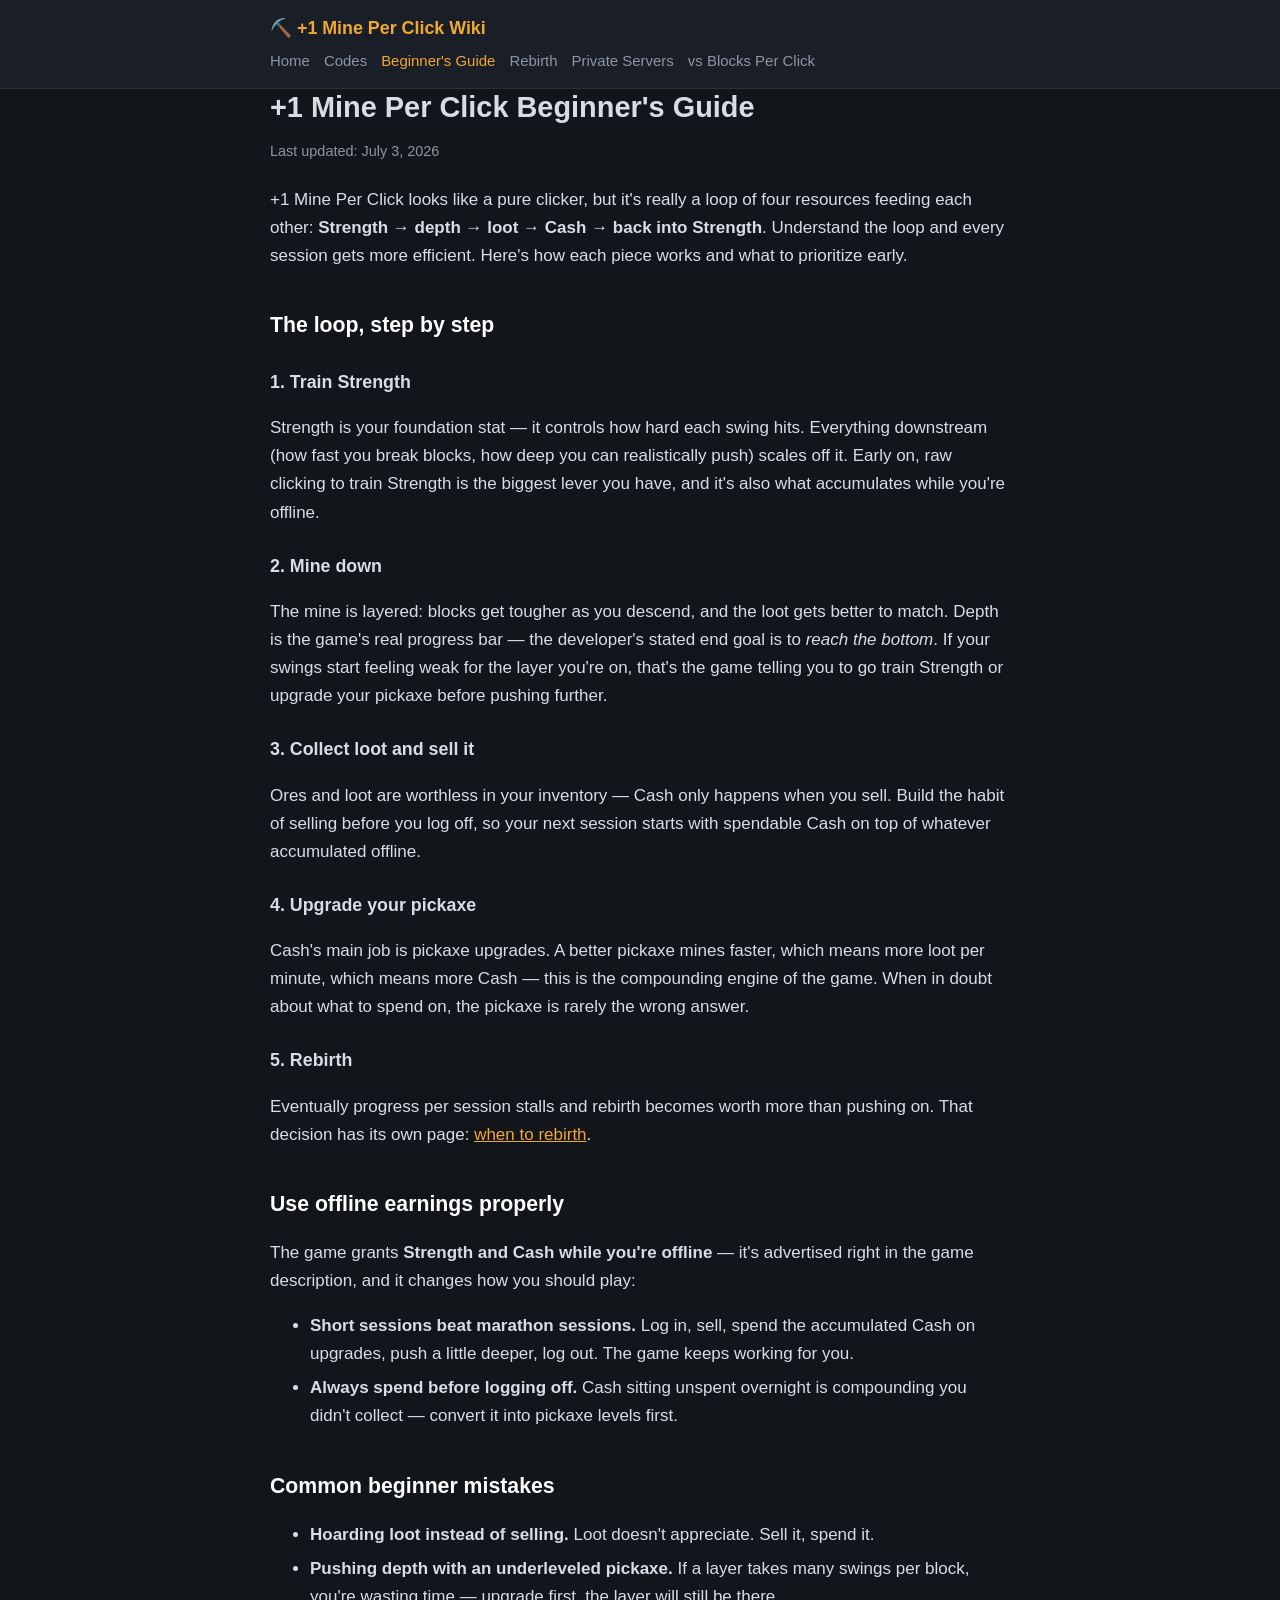
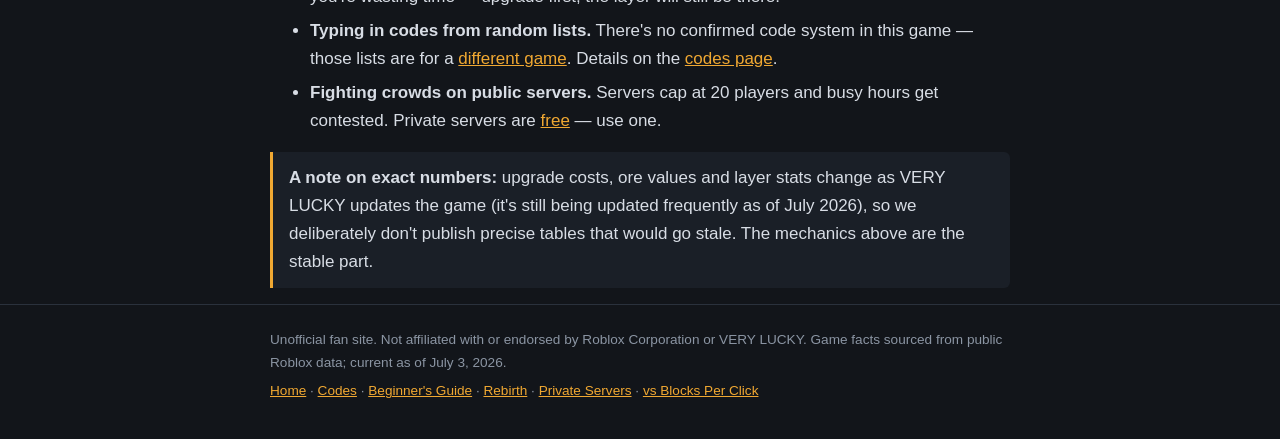
==== docs/beginners-guide/index.html @ a29990e7 "launch: 1 mine per click wiki — 6-page static site Co-Authored-By: Claude Fable 5 <noreply@anthropic" ====
<!DOCTYPE html>
<html lang="en">
<head>
<meta charset="utf-8">
<meta name="viewport" content="width=device-width, initial-scale=1">
<title>+1 Mine Per Click Beginner's Guide — How to Play &amp; Progress Fast</title>
<meta name="description" content="How to play +1 Mine Per Click on Roblox: the strength → mine → sell → upgrade loop explained, how offline earnings work, early priorities and common beginner mistakes.">
<link rel="canonical" href="https://forpix.github.io/1mineperclick/beginners-guide/">
<link rel="stylesheet" href="../style.css">
<link rel="icon" href="data:image/svg+xml,<svg xmlns=%22http://www.w3.org/2000/svg%22 viewBox=%220 0 100 100%22><text y=%22.9em%22 font-size=%2290%22>⛏️</text></svg>">
<meta property="og:title" content="+1 Mine Per Click Beginner's Guide">
<meta property="og:description" content="The core loop explained, early priorities, and mistakes to avoid.">
<meta property="og:type" content="article">
</head>
<body>
<header><div class="wrap">
  <a class="logo" href="../">⛏️ +1 Mine Per Click Wiki</a>
  <nav>
    <a href="../">Home</a>
    <a href="../codes/">Codes</a>
    <a class="here" href="./">Beginner's Guide</a>
    <a href="../rebirth/">Rebirth</a>
    <a href="../private-servers/">Private Servers</a>
    <a href="../vs-blocks-per-click/">vs Blocks Per Click</a>
  </nav>
</div></header>
<main class="wrap">
<h1>+1 Mine Per Click Beginner's Guide</h1>
<p class="updated">Last updated: July 3, 2026</p>

<p>+1 Mine Per Click looks like a pure clicker, but it's really a loop of four resources feeding each other: <strong>Strength → depth → loot → Cash → back into Strength</strong>. Understand the loop and every session gets more efficient. Here's how each piece works and what to prioritize early.</p>

<h2>The loop, step by step</h2>
<h3>1. Train Strength</h3>
<p>Strength is your foundation stat — it controls how hard each swing hits. Everything downstream (how fast you break blocks, how deep you can realistically push) scales off it. Early on, raw clicking to train Strength is the biggest lever you have, and it's also what accumulates while you're offline.</p>
<h3>2. Mine down</h3>
<p>The mine is layered: blocks get tougher as you descend, and the loot gets better to match. Depth is the game's real progress bar — the developer's stated end goal is to <em>reach the bottom</em>. If your swings start feeling weak for the layer you're on, that's the game telling you to go train Strength or upgrade your pickaxe before pushing further.</p>
<h3>3. Collect loot and sell it</h3>
<p>Ores and loot are worthless in your inventory — Cash only happens when you sell. Build the habit of selling before you log off, so your next session starts with spendable Cash on top of whatever accumulated offline.</p>
<h3>4. Upgrade your pickaxe</h3>
<p>Cash's main job is pickaxe upgrades. A better pickaxe mines faster, which means more loot per minute, which means more Cash — this is the compounding engine of the game. When in doubt about what to spend on, the pickaxe is rarely the wrong answer.</p>
<h3>5. Rebirth</h3>
<p>Eventually progress per session stalls and rebirth becomes worth more than pushing on. That decision has its own page: <a href="../rebirth/">when to rebirth</a>.</p>

<h2>Use offline earnings properly</h2>
<p>The game grants <strong>Strength and Cash while you're offline</strong> — it's advertised right in the game description, and it changes how you should play:</p>
<ul>
  <li><strong>Short sessions beat marathon sessions.</strong> Log in, sell, spend the accumulated Cash on upgrades, push a little deeper, log out. The game keeps working for you.</li>
  <li><strong>Always spend before logging off.</strong> Cash sitting unspent overnight is compounding you didn't collect — convert it into pickaxe levels first.</li>
</ul>

<h2>Common beginner mistakes</h2>
<ul>
  <li><strong>Hoarding loot instead of selling.</strong> Loot doesn't appreciate. Sell it, spend it.</li>
  <li><strong>Pushing depth with an underleveled pickaxe.</strong> If a layer takes many swings per block, you're wasting time — upgrade first, the layer will still be there.</li>
  <li><strong>Typing in codes from random lists.</strong> There's no confirmed code system in this game — those lists are for a <a href="../vs-blocks-per-click/">different game</a>. Details on the <a href="../codes/">codes page</a>.</li>
  <li><strong>Fighting crowds on public servers.</strong> Servers cap at 20 players and busy hours get contested. Private servers are <a href="../private-servers/">free</a> — use one.</li>
</ul>

<div class="note">
<strong>A note on exact numbers:</strong> upgrade costs, ore values and layer stats change as VERY LUCKY updates the game (it's still being updated frequently as of July 2026), so we deliberately don't publish precise tables that would go stale. The mechanics above are the stable part.
</div>
</main>
<footer><div class="wrap">
  <p>Unofficial fan site. Not affiliated with or endorsed by Roblox Corporation or VERY LUCKY. Game facts sourced from public Roblox data; current as of July 3, 2026.</p>
  <p><a href="../">Home</a> · <a href="../codes/">Codes</a> · <a href="./">Beginner's Guide</a> · <a href="../rebirth/">Rebirth</a> · <a href="../private-servers/">Private Servers</a> · <a href="../vs-blocks-per-click/">vs Blocks Per Click</a></p>
</div></footer>
</body>
</html>
---- docs/style.css ----
:root {
  --bg: #12151a;
  --panel: #1a1f27;
  --text: #d8dde5;
  --muted: #8b95a3;
  --accent: #f0a832;
  --accent-dim: #b57f22;
  --border: #2a313c;
  --green: #4caf7d;
  --red: #d9645f;
}
* { box-sizing: border-box; }
body {
  margin: 0;
  background: var(--bg);
  color: var(--text);
  font: 17px/1.65 -apple-system, BlinkMacSystemFont, "Segoe UI", Roboto, sans-serif;
}
header {
  border-bottom: 1px solid var(--border);
  background: var(--panel);
}
.wrap { max-width: 780px; margin: 0 auto; padding: 0 20px; }
header .wrap { display: flex; flex-wrap: wrap; align-items: baseline; gap: 6px 18px; padding-top: 14px; padding-bottom: 14px; }
.logo { font-weight: 700; color: var(--accent); text-decoration: none; font-size: 1.05em; white-space: nowrap; }
nav { display: flex; flex-wrap: wrap; gap: 4px 14px; font-size: 0.88em; }
nav a { color: var(--muted); text-decoration: none; }
nav a:hover, nav a.here { color: var(--accent); }
main { padding: 28px 0 40px; }
h1 { font-size: 1.7em; line-height: 1.25; margin: 0 0 6px; }
h2 { font-size: 1.25em; margin: 1.8em 0 0.5em; color: #fff; }
h3 { font-size: 1.05em; margin: 1.4em 0 0.4em; }
a { color: var(--accent); }
.updated { color: var(--muted); font-size: 0.85em; margin-bottom: 22px; }
table { border-collapse: collapse; width: 100%; margin: 14px 0; font-size: 0.93em; }
th, td { border: 1px solid var(--border); padding: 8px 12px; text-align: left; vertical-align: top; }
th { background: var(--panel); color: #fff; }
.note, .tldr {
  background: var(--panel);
  border-left: 3px solid var(--accent);
  padding: 12px 16px;
  border-radius: 0 6px 6px 0;
  margin: 16px 0;
}
.tldr strong:first-child { color: var(--accent); }
.cards { display: grid; grid-template-columns: repeat(auto-fill, minmax(220px, 1fr)); gap: 12px; margin: 16px 0; padding: 0; list-style: none; }
.cards a {
  display: block; height: 100%;
  background: var(--panel);
  border: 1px solid var(--border);
  border-radius: 8px;
  padding: 14px 16px;
  text-decoration: none;
  color: var(--text);
}
.cards a:hover { border-color: var(--accent-dim); }
.cards strong { color: var(--accent); display: block; margin-bottom: 4px; }
.cards span { font-size: 0.85em; color: var(--muted); }
ol li, ul li { margin: 6px 0; }
footer {
  border-top: 1px solid var(--border);
  color: var(--muted);
  font-size: 0.8em;
  padding: 18px 0 30px;
}
footer p { margin: 6px 0; }
.yes { color: var(--green); font-weight: 600; }
.no { color: var(--red); font-weight: 600; }
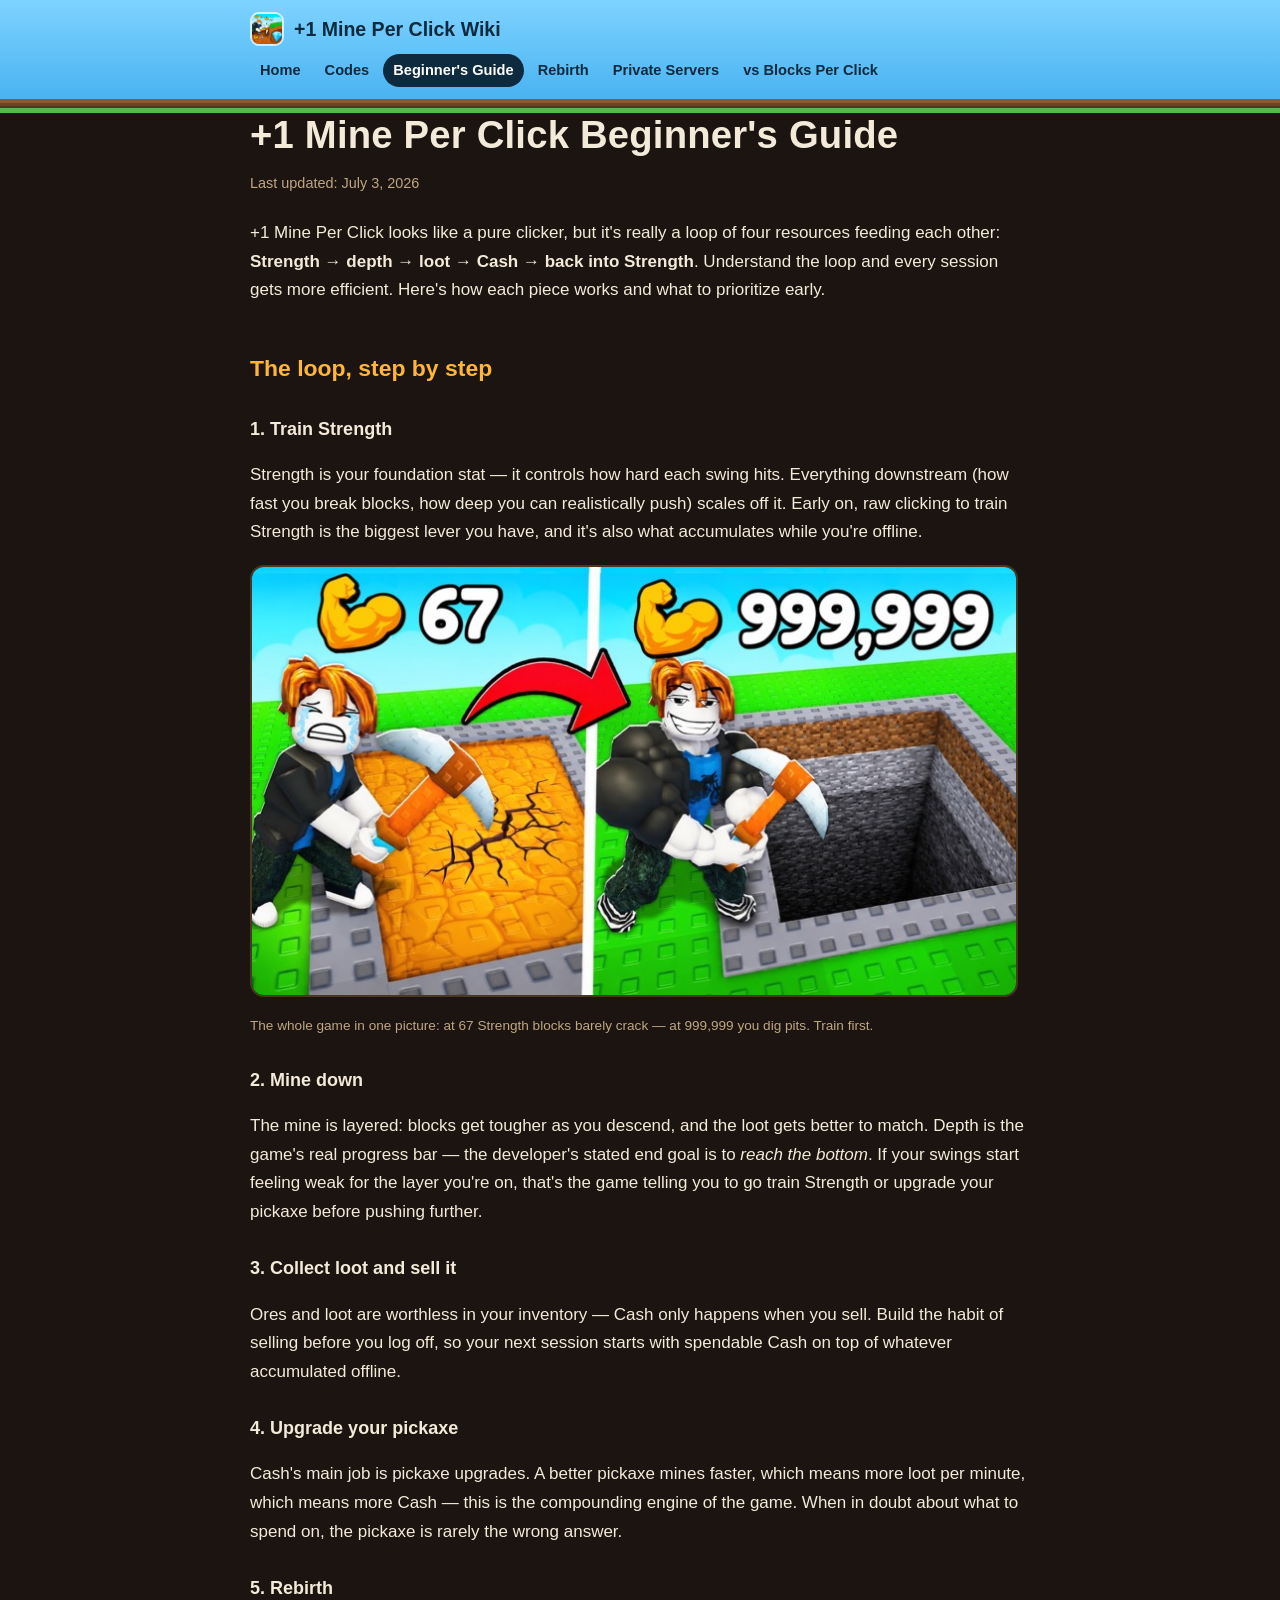
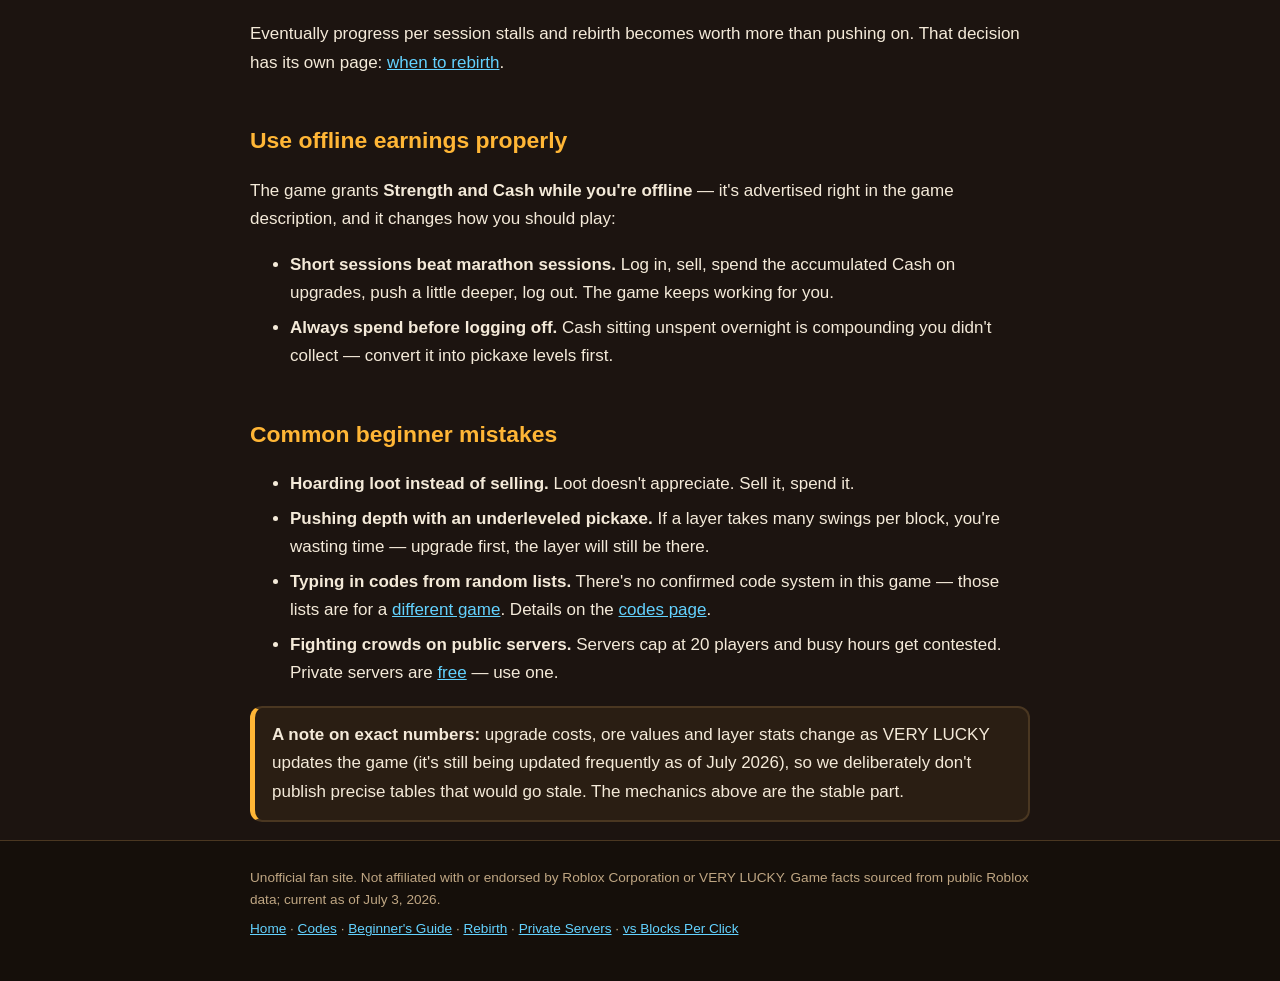
==== commit a7cfe9e1: "design: mine-strata visual system, game imagery, SOP copy self-check Co-Authored-By: Claude Fable 5 " ====
--- a/docs/beginners-guide/index.html
+++ b/docs/beginners-guide/index.html
@@ -3,18 +3,20 @@
 <head>
 <meta charset="utf-8">
 <meta name="viewport" content="width=device-width, initial-scale=1">
-<title>+1 Mine Per Click Beginner's Guide — How to Play &amp; Progress Fast</title>
-<meta name="description" content="How to play +1 Mine Per Click on Roblox: the strength → mine → sell → upgrade loop explained, how offline earnings work, early priorities and common beginner mistakes.">
-<link rel="canonical" href="https://forpix.github.io/1mineperclick/beginners-guide/">
+<title>+1 Mine Per Click Beginner's Guide — How to Play Well</title>
+<meta name="description" content="How to play +1 Mine Per Click on Roblox: the strength, mining and upgrade loop explained, offline earnings, early priorities and beginner mistakes.">
+<link rel="canonical" href="https://1mineperclick.net/beginners-guide/">
 <link rel="stylesheet" href="../style.css">
 <link rel="icon" href="data:image/svg+xml,<svg xmlns=%22http://www.w3.org/2000/svg%22 viewBox=%220 0 100 100%22><text y=%22.9em%22 font-size=%2290%22>⛏️</text></svg>">
 <meta property="og:title" content="+1 Mine Per Click Beginner's Guide">
 <meta property="og:description" content="The core loop explained, early priorities, and mistakes to avoid.">
 <meta property="og:type" content="article">
+<meta property="og:image" content="https://1mineperclick.net/assets/screenshot-1.jpg">
+<meta name="twitter:card" content="summary_large_image">
 </head>
 <body>
 <header><div class="wrap">
-  <a class="logo" href="../">⛏️ +1 Mine Per Click Wiki</a>
+  <a class="logo" href="../"><img src="../assets/icon.jpg" alt="" width="34" height="34">+1 Mine Per Click Wiki</a>
   <nav>
     <a href="../">Home</a>
     <a href="../codes/">Codes</a>
@@ -33,6 +35,10 @@
 <h2>The loop, step by step</h2>
 <h3>1. Train Strength</h3>
 <p>Strength is your foundation stat — it controls how hard each swing hits. Everything downstream (how fast you break blocks, how deep you can realistically push) scales off it. Early on, raw clicking to train Strength is the biggest lever you have, and it's also what accumulates while you're offline.</p>
+<figure>
+<img class="shot" src="../assets/screenshot-2.jpg" alt="Strength progression in +1 Mine Per Click: a player at 67 Strength struggling to crack a block versus 999,999 Strength digging a deep pit" width="768" height="432" loading="lazy">
+<figcaption>The whole game in one picture: at 67 Strength blocks barely crack — at 999,999 you dig pits. Train first.</figcaption>
+</figure>
 <h3>2. Mine down</h3>
 <p>The mine is layered: blocks get tougher as you descend, and the loot gets better to match. Depth is the game's real progress bar — the developer's stated end goal is to <em>reach the bottom</em>. If your swings start feeling weak for the layer you're on, that's the game telling you to go train Strength or upgrade your pickaxe before pushing further.</p>
 <h3>3. Collect loot and sell it</h3>
--- a/docs/style.css
+++ b/docs/style.css
@@ -1,68 +1,142 @@
+@font-face {
+  font-family: 'Fredoka';
+  src: url('/assets/fredoka.woff2') format('woff2');
+  font-weight: 400 700;
+  font-display: swap;
+}
 :root {
-  --bg: #12151a;
-  --panel: #1a1f27;
-  --text: #d8dde5;
-  --muted: #8b95a3;
-  --accent: #f0a832;
-  --accent-dim: #b57f22;
-  --border: #2a313c;
-  --green: #4caf7d;
-  --red: #d9645f;
+  --sky-1: #7ed3ff;
+  --sky-2: #45b0f0;
+  --grass: #57b94b;
+  --bedrock: #1c1410;
+  --cave: #2a1e13;
+  --cave-2: #362718;
+  --line: #4a3721;
+  --gold: #ffb636;
+  --gold-deep: #d99a25;
+  --diamond: #63d2ff;
+  --text: #f4ead9;
+  --muted: #bfa683;
+  --ink: #0e2a3f;
+  --green: #7ed07e;
+  --red: #ff8f7d;
+  --display: 'Fredoka', ui-rounded, -apple-system, BlinkMacSystemFont, sans-serif;
+  --body: -apple-system, BlinkMacSystemFont, "Segoe UI", Roboto, sans-serif;
 }
 * { box-sizing: border-box; }
 body {
   margin: 0;
-  background: var(--bg);
+  background: var(--bedrock);
   color: var(--text);
-  font: 17px/1.65 -apple-system, BlinkMacSystemFont, "Segoe UI", Roboto, sans-serif;
+  font: 17px/1.68 var(--body);
 }
+.wrap { max-width: 820px; margin: 0 auto; padding: 0 20px; }
+
+/* surface: sky header sitting on a grass line, everything below is underground */
 header {
-  border-bottom: 1px solid var(--border);
-  background: var(--panel);
+  background: linear-gradient(180deg, var(--sky-1), var(--sky-2));
+  border-bottom: 5px solid var(--grass);
 }
-.wrap { max-width: 780px; margin: 0 auto; padding: 0 20px; }
-header .wrap { display: flex; flex-wrap: wrap; align-items: baseline; gap: 6px 18px; padding-top: 14px; padding-bottom: 14px; }
-.logo { font-weight: 700; color: var(--accent); text-decoration: none; font-size: 1.05em; white-space: nowrap; }
-nav { display: flex; flex-wrap: wrap; gap: 4px 14px; font-size: 0.88em; }
-nav a { color: var(--muted); text-decoration: none; }
-nav a:hover, nav a.here { color: var(--accent); }
-main { padding: 28px 0 40px; }
-h1 { font-size: 1.7em; line-height: 1.25; margin: 0 0 6px; }
-h2 { font-size: 1.25em; margin: 1.8em 0 0.5em; color: #fff; }
-h3 { font-size: 1.05em; margin: 1.4em 0 0.4em; }
-a { color: var(--accent); }
-.updated { color: var(--muted); font-size: 0.85em; margin-bottom: 22px; }
-table { border-collapse: collapse; width: 100%; margin: 14px 0; font-size: 0.93em; }
-th, td { border: 1px solid var(--border); padding: 8px 12px; text-align: left; vertical-align: top; }
-th { background: var(--panel); color: #fff; }
+header::after {
+  content: ""; display: block; height: 9px;
+  background: linear-gradient(180deg, #8a5a33 0 40%, #6b4426 40% 75%, #52371d 75% 100%);
+}
+header .wrap { display: flex; flex-wrap: wrap; align-items: center; gap: 8px 20px; padding-top: 12px; padding-bottom: 12px; }
+.logo {
+  display: flex; align-items: center; gap: 10px;
+  font-family: var(--display); font-weight: 650; font-size: 1.15em;
+  color: var(--ink); text-decoration: none; white-space: nowrap;
+}
+.logo img { width: 34px; height: 34px; border-radius: 9px; border: 2px solid rgba(255,255,255,.7); }
+nav { display: flex; flex-wrap: wrap; gap: 3px 4px; font-size: 0.86em; }
+nav a {
+  color: var(--ink); text-decoration: none;
+  padding: 4px 10px; border-radius: 999px; font-weight: 600;
+}
+nav a:hover { background: rgba(255,255,255,.55); }
+nav a.here { background: var(--ink); color: #fff; }
+
+/* strata bar: the dig-down signature — grass, topsoil, dirt, stone */
+.strata {
+  height: 9px; border: 0; margin: 0;
+  background: linear-gradient(180deg,
+    var(--grass) 0 22%,
+    #8a5a33 22% 55%,
+    #6b4426 55% 82%,
+    #52371d 82% 100%);
+}
+
+main { padding: 30px 0 44px; }
+h1 {
+  font-family: var(--display); font-weight: 650;
+  font-size: clamp(1.7em, 4.5vw, 2.25em); line-height: 1.15;
+  margin: 0 0 8px; letter-spacing: .2px;
+}
+h2 {
+  font-family: var(--display); font-weight: 600;
+  font-size: 1.35em; margin: 1.9em 0 .5em; color: var(--gold);
+}
+h3 { font-family: var(--display); font-weight: 600; font-size: 1.06em; margin: 1.5em 0 .4em; }
+a { color: var(--diamond); }
+a:focus-visible, nav a:focus-visible, .cards a:focus-visible { outline: 2px solid var(--gold); outline-offset: 2px; }
+.updated { color: var(--muted); font-size: 0.85em; margin-bottom: 24px; }
+
+/* homepage hero */
+.hero { display: grid; grid-template-columns: 1.15fr .85fr; gap: 26px; align-items: center; margin-bottom: 10px; }
+.hero p.lede { font-size: 1.04em; }
+.hero img { width: 100%; border-radius: 14px; border: 2px solid var(--line); display: block; }
+@media (max-width: 640px) { .hero { grid-template-columns: 1fr; } }
+.statchips { display: flex; flex-wrap: wrap; gap: 10px; margin: 18px 0 6px; padding: 0; list-style: none; }
+.statchips li {
+  background: var(--cave); border: 2px solid var(--line); border-radius: 12px;
+  padding: 8px 14px; text-align: center;
+}
+.statchips strong { display: block; font-family: var(--display); font-weight: 650; font-size: 1.25em; color: var(--gold); }
+.statchips span { font-size: .74em; color: var(--muted); text-transform: uppercase; letter-spacing: .5px; }
+
+table { border-collapse: separate; border-spacing: 0; width: 100%; margin: 16px 0; font-size: 0.93em; }
+th, td { border: 1px solid var(--line); border-top: 0; border-left: 0; padding: 9px 13px; text-align: left; vertical-align: top; }
+tr > *:first-child { border-left: 1px solid var(--line); }
+thead th, tr:first-child > * { border-top: 1px solid var(--line); }
+th { background: var(--cave-2); font-family: var(--display); font-weight: 600; }
+td { background: var(--cave); }
+table tr:first-child > *:first-child { border-top-left-radius: 10px; }
+table tr:first-child > *:last-child { border-top-right-radius: 10px; }
+table tr:last-child > *:first-child { border-bottom-left-radius: 10px; }
+table tr:last-child > *:last-child { border-bottom-right-radius: 10px; }
+
 .note, .tldr {
-  background: var(--panel);
-  border-left: 3px solid var(--accent);
-  padding: 12px 16px;
-  border-radius: 0 6px 6px 0;
-  margin: 16px 0;
+  background: var(--cave); border: 2px solid var(--line); border-left: 5px solid var(--gold);
+  padding: 13px 17px; border-radius: 12px; margin: 18px 0;
 }
-.tldr strong:first-child { color: var(--accent); }
-.cards { display: grid; grid-template-columns: repeat(auto-fill, minmax(220px, 1fr)); gap: 12px; margin: 16px 0; padding: 0; list-style: none; }
+.tldr strong:first-child { color: var(--gold); }
+
+.cards { display: grid; grid-template-columns: repeat(auto-fill, minmax(225px, 1fr)); gap: 13px; margin: 16px 0; padding: 0; list-style: none; }
 .cards a {
   display: block; height: 100%;
-  background: var(--panel);
-  border: 1px solid var(--border);
-  border-radius: 8px;
-  padding: 14px 16px;
-  text-decoration: none;
-  color: var(--text);
+  background: var(--cave); border: 2px solid var(--line); border-radius: 14px;
+  padding: 15px 17px; text-decoration: none; color: var(--text);
+  transition: border-color .15s, transform .15s;
 }
-.cards a:hover { border-color: var(--accent-dim); }
-.cards strong { color: var(--accent); display: block; margin-bottom: 4px; }
+.cards a:hover { border-color: var(--gold-deep); transform: translateY(-2px); }
+.cards strong { font-family: var(--display); font-weight: 600; color: var(--gold); display: block; margin-bottom: 4px; }
 .cards span { font-size: 0.85em; color: var(--muted); }
+
+img.shot { max-width: 100%; border-radius: 14px; border: 2px solid var(--line); display: block; margin: 18px 0; }
+figure { margin: 18px 0; }
+figure img { margin: 0; }
+figcaption { font-size: .8em; color: var(--muted); margin-top: 7px; }
+
 ol li, ul li { margin: 6px 0; }
 footer {
-  border-top: 1px solid var(--border);
-  color: var(--muted);
-  font-size: 0.8em;
-  padding: 18px 0 30px;
+  border-top: 1px solid var(--line); background: #150f0a;
+  color: var(--muted); font-size: 0.8em; padding: 20px 0 34px;
 }
 footer p { margin: 6px 0; }
 .yes { color: var(--green); font-weight: 600; }
 .no { color: var(--red); font-weight: 600; }
+
+@media (prefers-reduced-motion: reduce) {
+  .cards a { transition: none; }
+  .cards a:hover { transform: none; }
+}
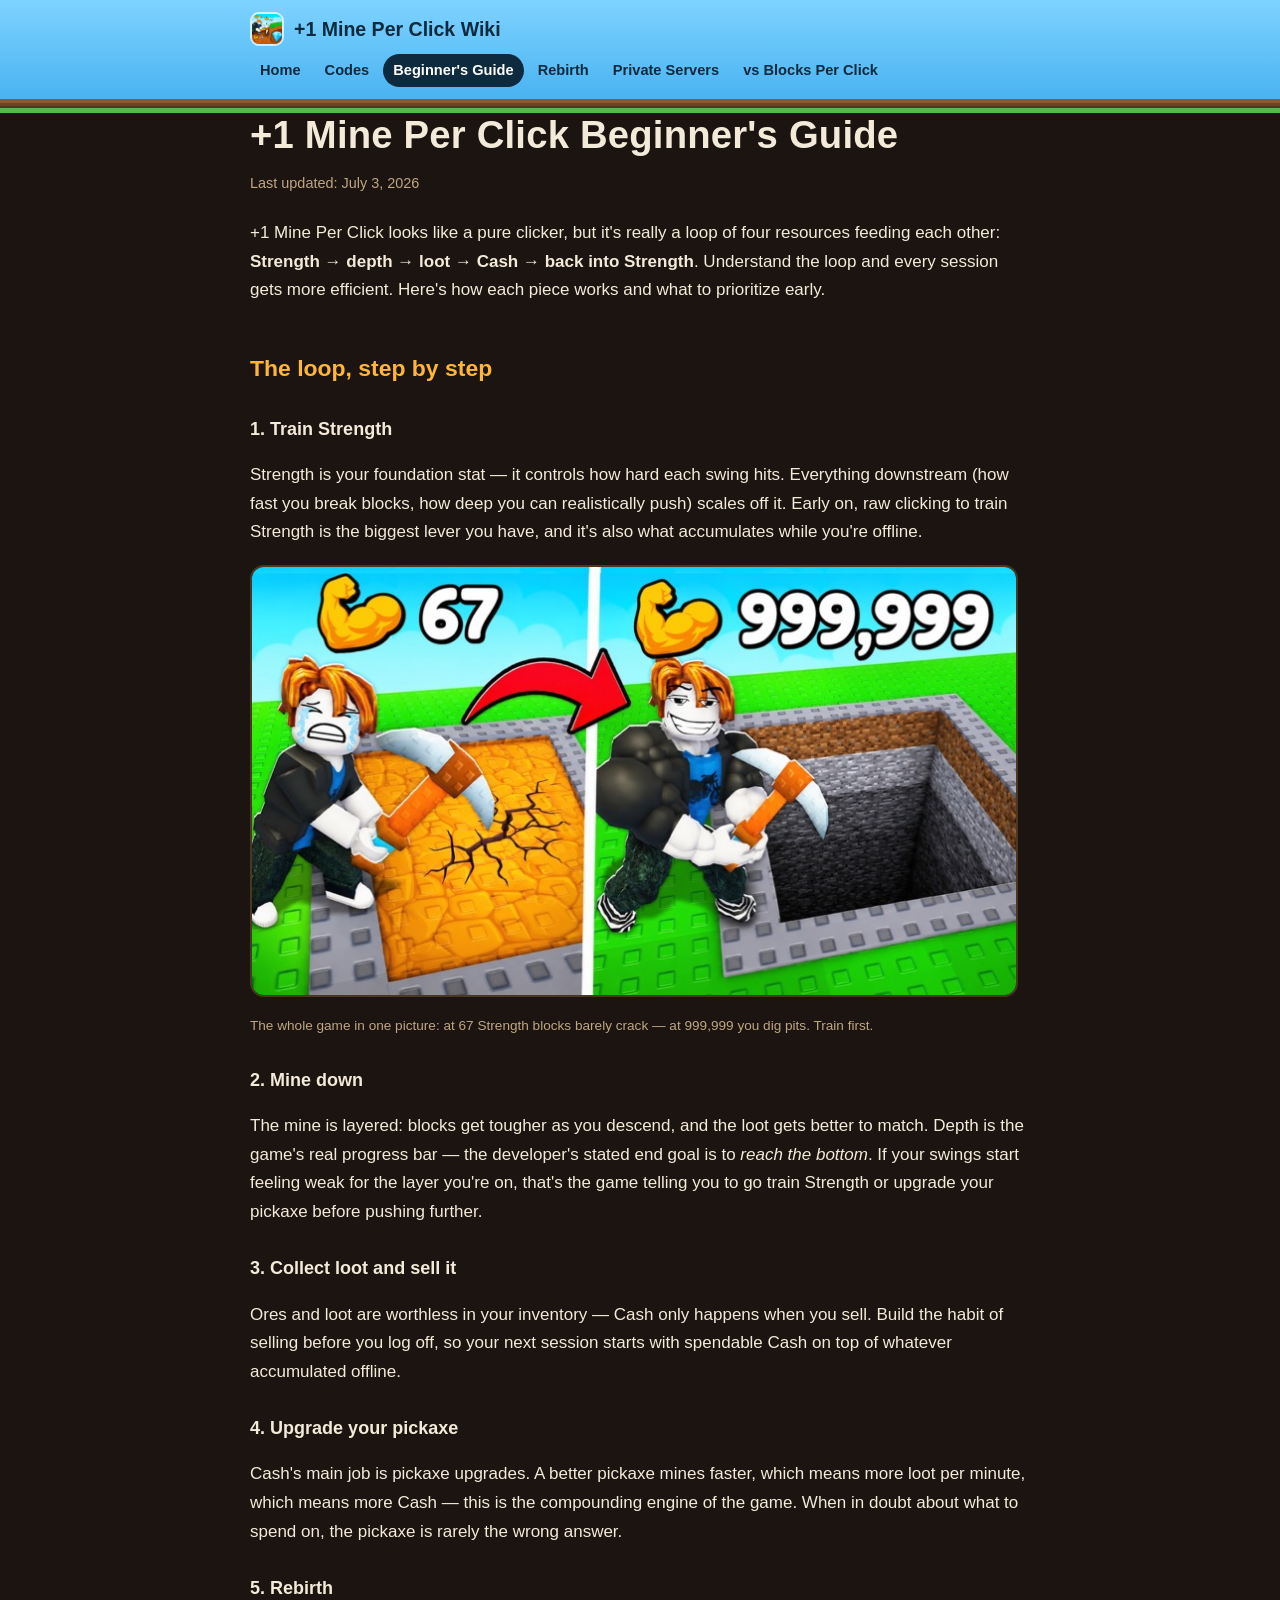
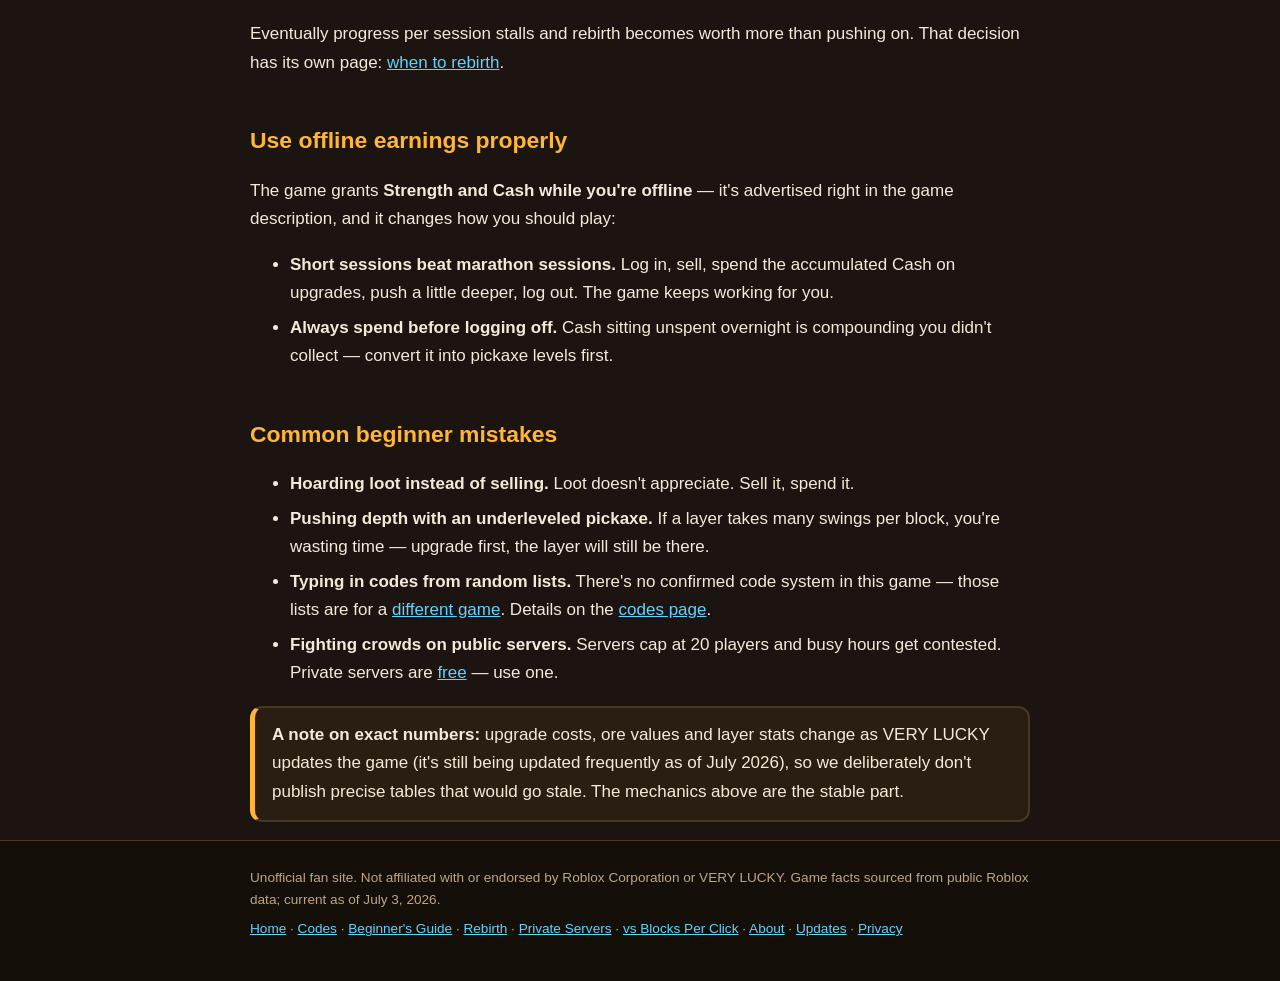
==== commit ef0d38cc: "trust pages: privacy policy, about, updates + footer links AdSense pre-application audit (adsense-si" ====
--- a/docs/beginners-guide/index.html
+++ b/docs/beginners-guide/index.html
@@ -13,6 +13,8 @@
 <meta property="og:type" content="article">
 <meta property="og:image" content="https://1mineperclick.net/assets/screenshot-1.jpg">
 <meta name="twitter:card" content="summary_large_image">
+<script async src="https://pagead2.googlesyndication.com/pagead/js/adsbygoogle.js?client=ca-pub-4219384393174898"
+     crossorigin="anonymous"></script>
 </head>
 <body>
 <header><div class="wrap">
@@ -69,7 +71,7 @@
 </main>
 <footer><div class="wrap">
   <p>Unofficial fan site. Not affiliated with or endorsed by Roblox Corporation or VERY LUCKY. Game facts sourced from public Roblox data; current as of July 3, 2026.</p>
-  <p><a href="../">Home</a> · <a href="../codes/">Codes</a> · <a href="./">Beginner's Guide</a> · <a href="../rebirth/">Rebirth</a> · <a href="../private-servers/">Private Servers</a> · <a href="../vs-blocks-per-click/">vs Blocks Per Click</a></p>
+  <p><a href="../">Home</a> · <a href="../codes/">Codes</a> · <a href="../beginners-guide/">Beginner's Guide</a> · <a href="../rebirth/">Rebirth</a> · <a href="../private-servers/">Private Servers</a> · <a href="../vs-blocks-per-click/">vs Blocks Per Click</a> · <a href="../about/">About</a> · <a href="../updates/">Updates</a> · <a href="../privacy/">Privacy</a></p>
 </div></footer>
 </body>
 </html>
